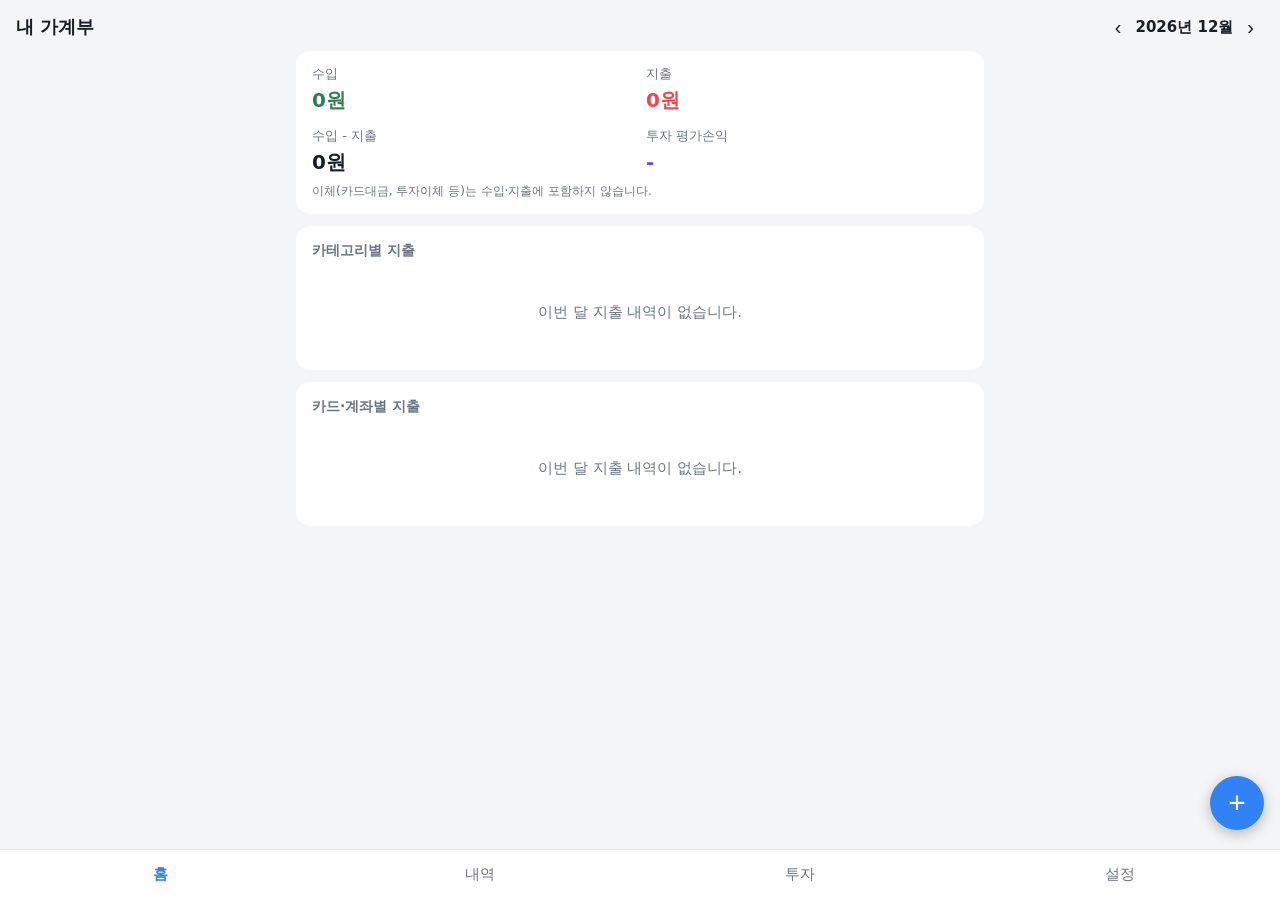
==== ledger/index.html @ fbc56e2c "모바일 웹앱 가계부 추가 (카드·이체·주식 투자, CSV/문자 가져오기) Co-Authored-By: Claude Sonnet 5.5 <noreply@anthropic.com> C" ====
<!doctype html>
<html lang="ko">
<head>
  <meta charset="utf-8">
  <meta name="viewport" content="width=device-width, initial-scale=1, viewport-fit=cover">
  <meta name="theme-color" content="#3182f6">
  <meta name="apple-mobile-web-app-capable" content="yes">
  <meta name="apple-mobile-web-app-title" content="가계부">
  <link rel="manifest" href="manifest.json">
  <link rel="icon" href="icon.svg" type="image/svg+xml">
  <link rel="apple-touch-icon" href="icon.svg">
  <link rel="stylesheet" href="style.css">
  <title>내 가계부</title>
</head>
<body>
  <header id="top"></header>
  <div id="banner" hidden></div>
  <main id="view"></main>
  <button id="fab" aria-label="추가">+</button>
  <nav id="tabs">
    <button data-tab="home">홈</button>
    <button data-tab="list">내역</button>
    <button data-tab="invest">투자</button>
    <button data-tab="more">설정</button>
  </nav>
  <div id="overlay" hidden><div id="sheet" role="dialog" aria-modal="true"></div></div>
  <div id="toast" hidden></div>
  <script src="logic.js"></script>
  <script src="app.js"></script>
</body>
</html>
---- ledger/style.css ----
:root {
  --bg: #f4f5f7; --card: #ffffff; --text: #191f28; --sub: #6b7684; --line: #e5e8eb;
  --primary: #3182f6; --primary-text: #ffffff; --exp: #e5484d; --inc: #2f7d4f; --inv: #7048e8;
  --bar: #cfe1fd;
}
@media (prefers-color-scheme: dark) {
  :root:not([data-theme="light"]) {
    --bg: #101216; --card: #1b1e24; --text: #f2f4f6; --sub: #98a2b0; --line: #2b3038;
    --primary: #4b93ff; --exp: #ff7a7f; --inc: #5fc58a; --inv: #a48bff; --bar: #24456f;
  }
}
* { box-sizing: border-box; -webkit-tap-highlight-color: transparent; }
html, body { margin: 0; background: var(--bg); color: var(--text); font: 15px/1.45 system-ui, -apple-system, "Apple SD Gothic Neo", "Noto Sans KR", sans-serif; }
body { padding-bottom: calc(76px + env(safe-area-inset-bottom)); }
header#top { position: sticky; top: 0; z-index: 5; background: var(--bg); padding: 12px 16px 8px; display: flex; align-items: center; justify-content: space-between; }
header#top h1 { font-size: 18px; margin: 0; }
.month { display: flex; align-items: center; gap: 4px; font-weight: 600; }
.month button { background: none; border: 0; font-size: 20px; color: var(--text); padding: 4px 10px; cursor: pointer; }
main { padding: 0 16px 16px; max-width: 720px; margin: 0 auto; }
.card { background: var(--card); border-radius: 14px; padding: 14px 16px; margin-bottom: 12px; }
.card h2 { font-size: 14px; color: var(--sub); margin: 0 0 10px; font-weight: 600; }
.grid { display: grid; grid-template-columns: 1fr 1fr; gap: 12px; }
.stat .label { color: var(--sub); font-size: 13px; }
.stat .value { font-size: 20px; font-weight: 700; margin-top: 2px; }
.exp { color: var(--exp); } .inc { color: var(--inc); } .inv { color: var(--inv); } .sub { color: var(--sub); }
.bar-row { margin: 10px 0; }
.bar-row .meta { display: flex; justify-content: space-between; font-size: 14px; }
.bar { height: 8px; border-radius: 4px; background: var(--line); margin-top: 4px; overflow: hidden; }
.bar > i { display: block; height: 100%; background: var(--primary); }
.day { color: var(--sub); font-size: 13px; margin: 14px 4px 6px; display: flex; justify-content: space-between; }
.row { display: flex; align-items: center; justify-content: space-between; gap: 12px; padding: 12px 16px; background: var(--card); border-bottom: 1px solid var(--line); cursor: pointer; }
.row:first-of-type { border-radius: 14px 14px 0 0; } .row:last-of-type { border-radius: 0 0 14px 14px; border-bottom: 0; } .row:only-of-type { border-radius: 14px; }
.row .l { min-width: 0; } .row .t { font-weight: 600; overflow: hidden; text-overflow: ellipsis; white-space: nowrap; }
.row .s { font-size: 12px; color: var(--sub); }
.row .r { font-weight: 700; white-space: nowrap; }
.filters { display: flex; gap: 8px; margin-bottom: 8px; }
.filters > * { flex: 1; min-width: 0; }
input, select, textarea, button.btn { font: inherit; color: var(--text); background: var(--card); border: 1px solid var(--line); border-radius: 10px; padding: 10px 12px; width: 100%; }
textarea { min-height: 140px; }
label.f { display: block; font-size: 13px; color: var(--sub); margin: 12px 0 4px; }
button.btn { cursor: pointer; text-align: center; font-weight: 600; }
button.primary { background: var(--primary); color: var(--primary-text); border-color: var(--primary); }
button.danger { color: var(--exp); }
.btns { display: flex; gap: 8px; margin-top: 16px; } .btns > * { flex: 1; }
.seg { display: flex; border: 1px solid var(--line); border-radius: 10px; overflow: hidden; }
.seg button { flex: 1; border: 0; background: var(--card); color: var(--text); padding: 10px 0; font: inherit; cursor: pointer; }
.seg button.on { background: var(--primary); color: var(--primary-text); font-weight: 600; }
#fab { position: fixed; right: 16px; bottom: calc(70px + env(safe-area-inset-bottom)); width: 54px; height: 54px; border-radius: 27px; border: 0; background: var(--primary); color: #fff; font-size: 30px; line-height: 1; box-shadow: 0 4px 14px rgba(0,0,0,.25); cursor: pointer; z-index: 6; }
nav#tabs { position: fixed; left: 0; right: 0; bottom: 0; display: flex; background: var(--card); border-top: 1px solid var(--line); padding-bottom: env(safe-area-inset-bottom); z-index: 6; }
nav#tabs button { flex: 1; background: none; border: 0; padding: 14px 0; font: inherit; color: var(--sub); cursor: pointer; }
nav#tabs button.on { color: var(--primary); font-weight: 700; }
#overlay { position: fixed; inset: 0; background: rgba(0,0,0,.45); z-index: 20; display: flex; align-items: flex-end; justify-content: center; }
#overlay[hidden], #banner[hidden], #toast[hidden] { display: none; }
#sheet { background: var(--bg); width: 100%; max-width: 720px; max-height: 92vh; overflow: auto; border-radius: 18px 18px 0 0; padding: 16px 16px calc(20px + env(safe-area-inset-bottom)); }
#sheet h3 { margin: 0 0 4px; font-size: 17px; }
#banner { margin: 0 16px 8px; padding: 10px 12px; border-radius: 10px; background: #fff3cd; color: #664d03; font-size: 13px; }
#toast { position: fixed; left: 50%; bottom: 140px; transform: translateX(-50%); background: #333d; color: #fff; padding: 10px 16px; border-radius: 20px; z-index: 30; font-size: 14px; }
table.pv { width: 100%; border-collapse: collapse; font-size: 12px; }
table.pv td, table.pv th { padding: 4px 6px; border-bottom: 1px solid var(--line); text-align: left; white-space: nowrap; max-width: 120px; overflow: hidden; text-overflow: ellipsis; }
.scroll-x { overflow-x: auto; }
.chip { display: inline-block; font-size: 11px; padding: 1px 7px; border-radius: 8px; background: var(--line); color: var(--sub); margin-left: 4px; }
.price-in { width: 110px; text-align: right; padding: 6px 8px; }
.empty { text-align: center; color: var(--sub); padding: 32px 0; }
.hint { font-size: 12px; color: var(--sub); margin-top: 6px; }
.sms-item { border-bottom: 1px solid var(--line); padding: 10px 0; }
.sms-item .raw { font-size: 11px; color: var(--sub); white-space: pre-wrap; margin-bottom: 6px; }
.sms-item .two { display: grid; grid-template-columns: 1fr 1fr; gap: 6px; margin-top: 6px; }
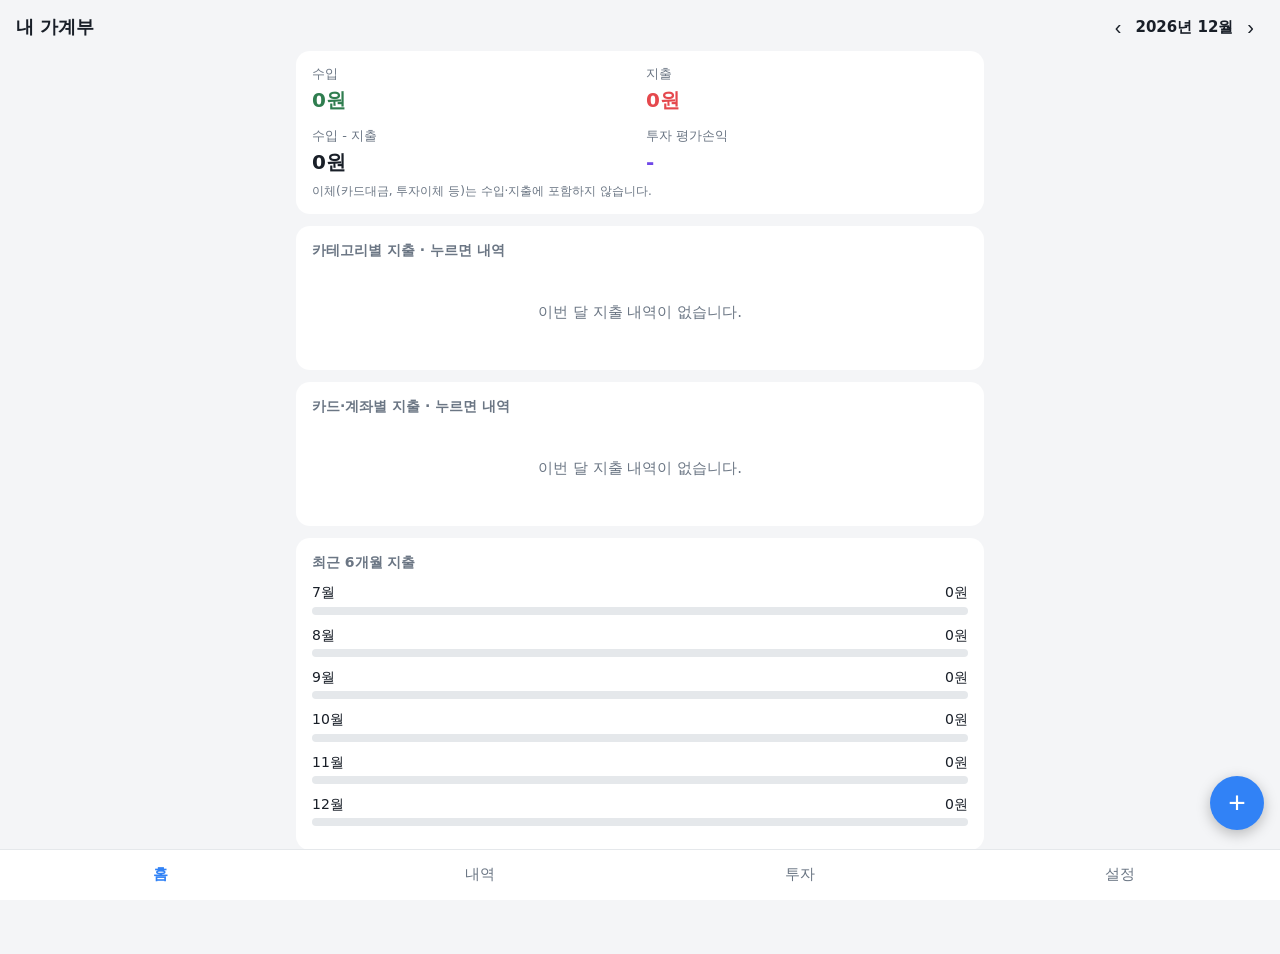
==== commit 54b3274b: "가계부 재검토: 여러 카드 구분, 가져오기 되돌리기, 예산·추이 추가 및 버그 수정 - 카드번호 끝 4자리·계정 이름으로 카드 자동 구분, 카드·계좌 관리 화면 - 같은 날 같은 " ====
--- a/ledger/index.html
+++ b/ledger/index.html
@@ -8,7 +8,7 @@
   <meta name="apple-mobile-web-app-title" content="가계부">
   <link rel="manifest" href="manifest.json">
   <link rel="icon" href="icon.svg" type="image/svg+xml">
-  <link rel="apple-touch-icon" href="icon.svg">
+  <link rel="apple-touch-icon" href="icon-180.png">
   <link rel="stylesheet" href="style.css">
   <title>내 가계부</title>
 </head>
--- a/ledger/style.css
+++ b/ledger/style.css
@@ -65,3 +65,13 @@
 .sms-item { border-bottom: 1px solid var(--line); padding: 10px 0; }
 .sms-item .raw { font-size: 11px; color: var(--sub); white-space: pre-wrap; margin-bottom: 6px; }
 .sms-item .two { display: grid; grid-template-columns: 1fr 1fr; gap: 6px; margin-top: 6px; }
+.tap { cursor: pointer; }
+.card.warn { background: #fff3cd; color: #664d03; font-size: 14px; }
+@media (prefers-color-scheme: dark) { :root:not([data-theme="light"]) .card.warn { background: #3a3220; color: #f5d78a; } }
+.chips { display: flex; flex-wrap: wrap; gap: 6px; margin-top: 6px; }
+.chip.lg { font-size: 13px; padding: 4px 6px 4px 10px; margin: 0; border-radius: 14px; color: var(--text); display: inline-flex; align-items: center; gap: 2px; }
+.chip.lg button { border: 0; background: none; color: var(--sub); font-size: 16px; line-height: 1; padding: 0 4px; cursor: pointer; }
+.chip.add { border: 1px dashed var(--sub); background: none; padding: 4px 10px; cursor: pointer; font: inherit; font-size: 13px; }
+label.check { display: flex; align-items: center; gap: 8px; font-size: 14px; margin-top: 12px; }
+label.check input { width: auto; }
+button.btn.sm { width: auto; padding: 4px 10px; font-size: 13px; }
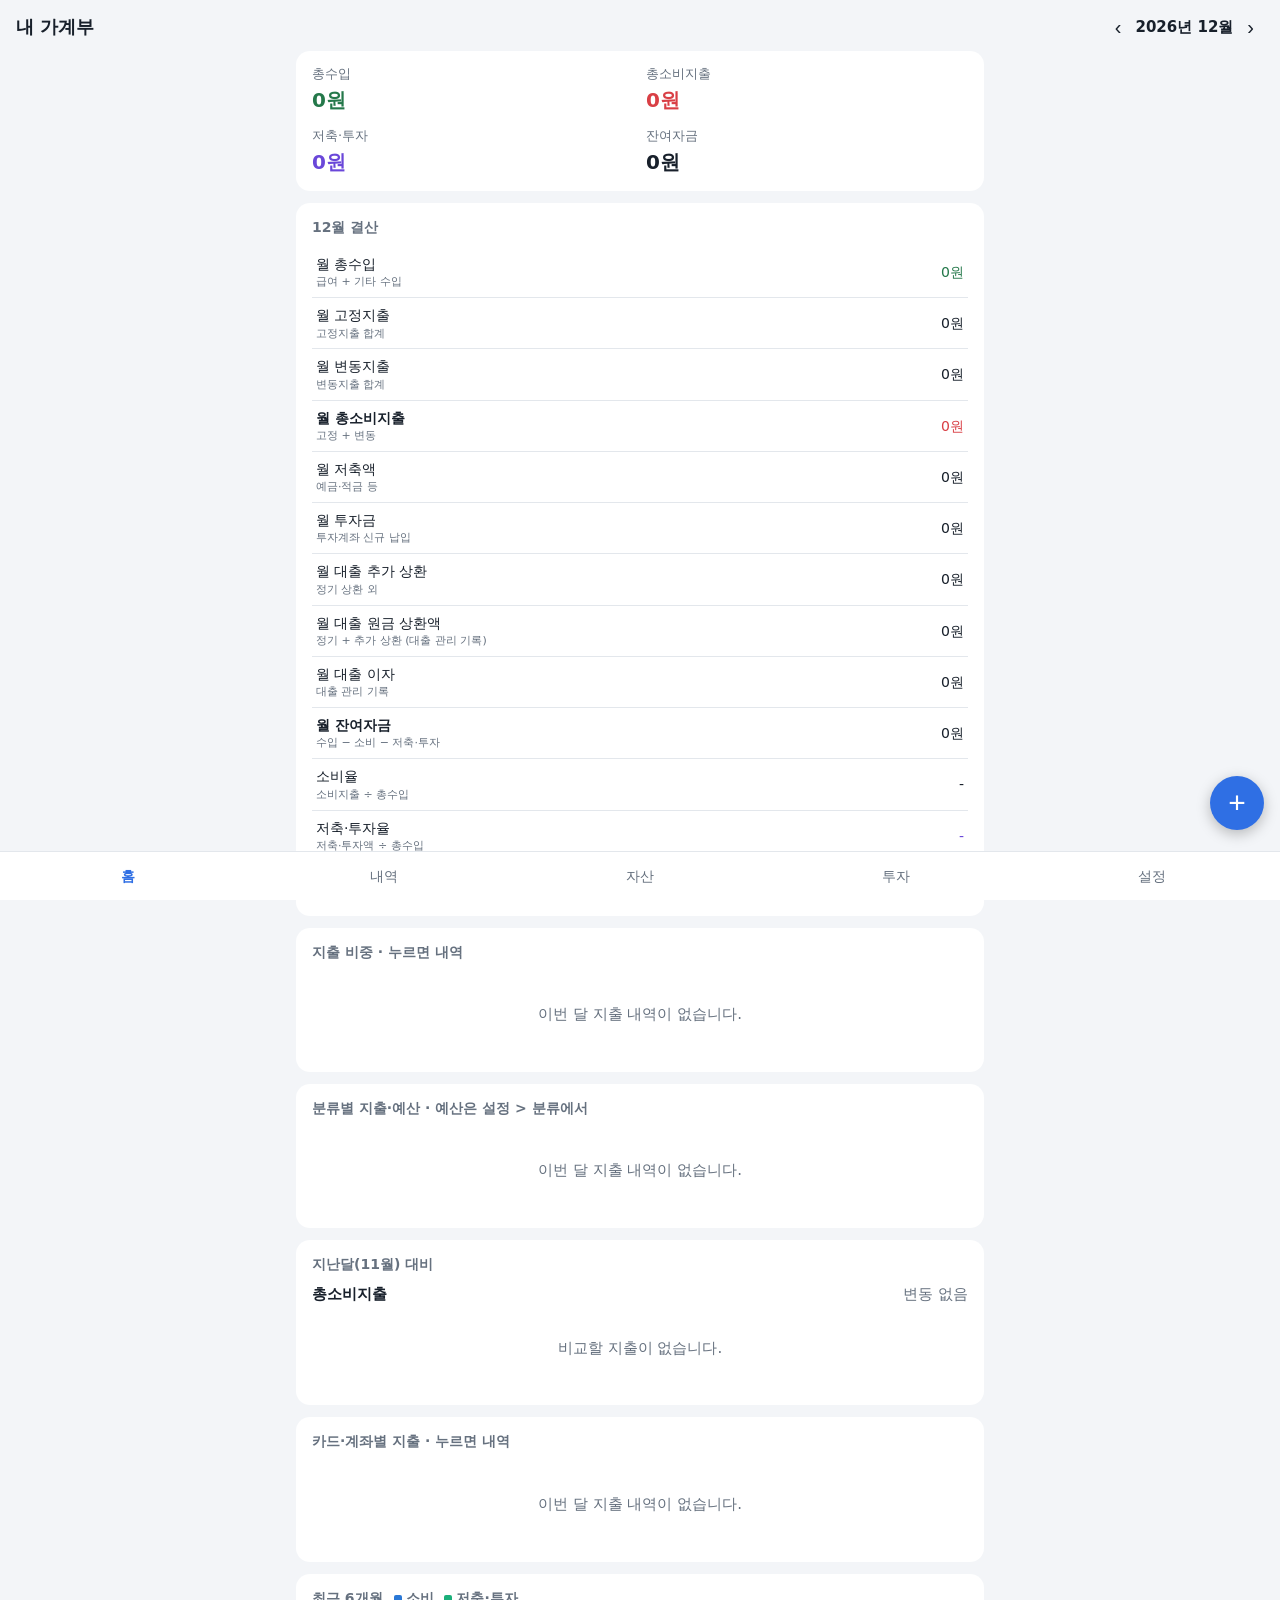
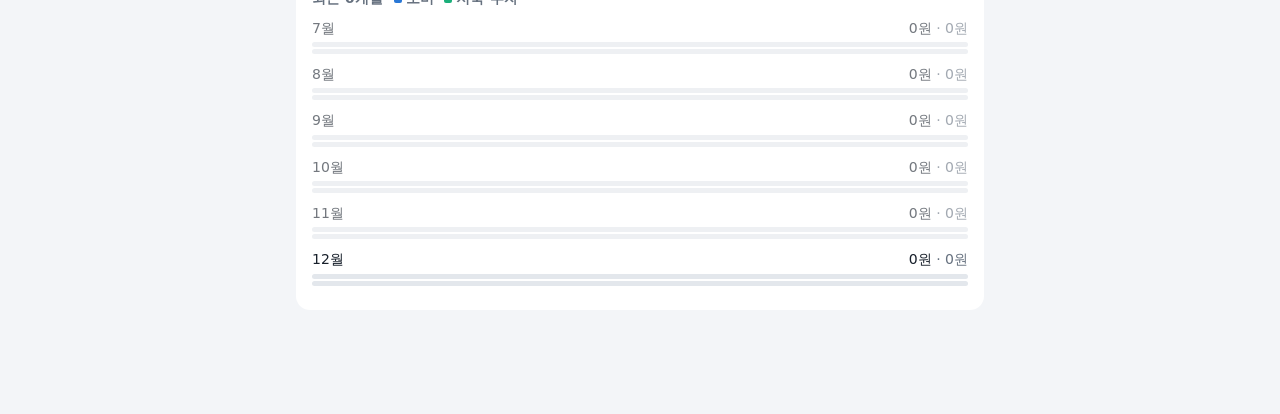
==== commit 68106d57: "가계부: 월 결산·저축투자·대출·순자산·저축 목표 추가 - 사진의 가계부 구조로 기본 분류 재구성(수입 6, 고정 9, 변동 13, 저축·투자 8) - 새 구분 '저축·투자'와 분" ====
--- a/ledger/index.html
+++ b/ledger/index.html
@@ -20,6 +20,7 @@
   <nav id="tabs">
     <button data-tab="home">홈</button>
     <button data-tab="list">내역</button>
+    <button data-tab="asset">자산</button>
     <button data-tab="invest">투자</button>
     <button data-tab="more">설정</button>
   </nav>
--- a/ledger/style.css
+++ b/ledger/style.css
@@ -1,22 +1,36 @@
+/* 레이아웃: 상단 월 이동 바 + 카드형 요약 + 하단 탭. 금액은 tabular 숫자로 정렬 */
 :root {
-  --bg: #f4f5f7; --card: #ffffff; --text: #191f28; --sub: #6b7684; --line: #e5e8eb;
-  --primary: #3182f6; --primary-text: #ffffff; --exp: #e5484d; --inc: #2f7d4f; --inv: #7048e8;
-  --bar: #cfe1fd;
+  --bg: #f3f5f8; --card: #ffffff; --text: #18202b; --sub: #66717f; --line: #e3e7ec;
+  --primary: #2f6fe4; --primary-text: #ffffff; --exp: #d93f45; --inc: #24784a; --inv: #6a47d9;
+  --warn-bg: #fff3cd; --warn-fg: #664d03; --toast-bg: rgba(24, 32, 43, .9); --toast-fg: #ffffff;
+  --scrim: rgba(0, 0, 0, .45); --warn: #c98500;
+  --s1: #2a78d6; --s2: #eb6834; --s3: #1baf7a; --s4: #eda100; --s5: #e87ba4; --s6: #008300; --s-other: #9aa1ab;
 }
 @media (prefers-color-scheme: dark) {
   :root:not([data-theme="light"]) {
-    --bg: #101216; --card: #1b1e24; --text: #f2f4f6; --sub: #98a2b0; --line: #2b3038;
-    --primary: #4b93ff; --exp: #ff7a7f; --inc: #5fc58a; --inv: #a48bff; --bar: #24456f;
+    --bg: #0f1218; --card: #1a1e26; --text: #eef1f5; --sub: #9aa4b2; --line: #2a303a;
+    --primary: #5a94ff; --exp: #ff7a7f; --inc: #5fc58a; --inv: #a48bff;
+    --warn-bg: #3a3220; --warn-fg: #f5d78a; --toast-bg: rgba(238, 241, 245, .92); --toast-fg: #0f1218;
+    --scrim: rgba(0, 0, 0, .6); --warn: #e0a400;
+    --s1: #3987e5; --s2: #d95926; --s3: #199e70; --s4: #c98500; --s5: #d55181; --s6: #008300; --s-other: #6b727c; color-scheme: dark;
   }
+}
+:root[data-theme="dark"] {
+  --bg: #0f1218; --card: #1a1e26; --text: #eef1f5; --sub: #9aa4b2; --line: #2a303a;
+  --primary: #5a94ff; --exp: #ff7a7f; --inc: #5fc58a; --inv: #a48bff;
+  --warn-bg: #3a3220; --warn-fg: #f5d78a; --toast-bg: rgba(238, 241, 245, .92); --toast-fg: #0f1218;
+  --scrim: rgba(0, 0, 0, .6); --warn: #e0a400;
+    --s1: #3987e5; --s2: #d95926; --s3: #199e70; --s4: #c98500; --s5: #d55181; --s6: #008300; --s-other: #6b727c; color-scheme: dark;
 }
 * { box-sizing: border-box; -webkit-tap-highlight-color: transparent; }
 html, body { margin: 0; background: var(--bg); color: var(--text); font: 15px/1.45 system-ui, -apple-system, "Apple SD Gothic Neo", "Noto Sans KR", sans-serif; }
 body { padding-bottom: calc(76px + env(safe-area-inset-bottom)); }
-header#top { position: sticky; top: 0; z-index: 5; background: var(--bg); padding: 12px 16px 8px; display: flex; align-items: center; justify-content: space-between; }
+body::before { content: ""; position: fixed; inset: 0 0 auto; height: env(safe-area-inset-top, 0px); z-index: 10; background: var(--bg); }
+header#top { position: sticky; top: env(safe-area-inset-top, 0px); z-index: 5; background: var(--bg); padding-block: 12px 8px; padding-left: max(16px, env(safe-area-inset-left, 0px)); padding-right: max(16px, env(safe-area-inset-right, 0px)); display: flex; align-items: center; justify-content: space-between; }
 header#top h1 { font-size: 18px; margin: 0; }
 .month { display: flex; align-items: center; gap: 4px; font-weight: 600; }
 .month button { background: none; border: 0; font-size: 20px; color: var(--text); padding: 4px 10px; cursor: pointer; }
-main { padding: 0 16px 16px; max-width: 720px; margin: 0 auto; }
+main { padding-block: 0 16px; padding-left: max(16px, env(safe-area-inset-left, 0px)); padding-right: max(16px, env(safe-area-inset-right, 0px)); max-width: 720px; margin: 0 auto; font-variant-numeric: tabular-nums; }
 .card { background: var(--card); border-radius: 14px; padding: 14px 16px; margin-bottom: 12px; }
 .card h2 { font-size: 14px; color: var(--sub); margin: 0 0 10px; font-weight: 600; }
 .grid { display: grid; grid-template-columns: 1fr 1fr; gap: 12px; }
@@ -38,6 +52,7 @@
 input, select, textarea, button.btn { font: inherit; color: var(--text); background: var(--card); border: 1px solid var(--line); border-radius: 10px; padding: 10px 12px; width: 100%; }
 textarea { min-height: 140px; }
 label.f { display: block; font-size: 13px; color: var(--sub); margin: 12px 0 4px; }
+button.btn:focus-visible, .seg button:focus-visible, nav#tabs button:focus-visible, #fab:focus-visible { outline: 2px solid var(--primary); outline-offset: 2px; }
 button.btn { cursor: pointer; text-align: center; font-weight: 600; }
 button.primary { background: var(--primary); color: var(--primary-text); border-color: var(--primary); }
 button.danger { color: var(--exp); }
@@ -45,16 +60,16 @@
 .seg { display: flex; border: 1px solid var(--line); border-radius: 10px; overflow: hidden; }
 .seg button { flex: 1; border: 0; background: var(--card); color: var(--text); padding: 10px 0; font: inherit; cursor: pointer; }
 .seg button.on { background: var(--primary); color: var(--primary-text); font-weight: 600; }
-#fab { position: fixed; right: 16px; bottom: calc(70px + env(safe-area-inset-bottom)); width: 54px; height: 54px; border-radius: 27px; border: 0; background: var(--primary); color: #fff; font-size: 30px; line-height: 1; box-shadow: 0 4px 14px rgba(0,0,0,.25); cursor: pointer; z-index: 6; }
-nav#tabs { position: fixed; left: 0; right: 0; bottom: 0; display: flex; background: var(--card); border-top: 1px solid var(--line); padding-bottom: env(safe-area-inset-bottom); z-index: 6; }
+#fab { position: fixed; right: calc(16px + env(safe-area-inset-right, 0px)); bottom: calc(70px + env(safe-area-inset-bottom)); width: 54px; height: 54px; border-radius: 27px; border: 0; background: var(--primary); color: var(--primary-text); font-size: 30px; line-height: 1; box-shadow: 0 4px 14px rgba(0,0,0,.25); cursor: pointer; z-index: 6; }
+nav#tabs { position: fixed; left: 0; right: 0; bottom: 0; display: flex; background: var(--card); border-top: 1px solid var(--line); padding-bottom: env(safe-area-inset-bottom); padding-left: env(safe-area-inset-left, 0px); padding-right: env(safe-area-inset-right, 0px); z-index: 6; }
 nav#tabs button { flex: 1; background: none; border: 0; padding: 14px 0; font: inherit; color: var(--sub); cursor: pointer; }
 nav#tabs button.on { color: var(--primary); font-weight: 700; }
-#overlay { position: fixed; inset: 0; background: rgba(0,0,0,.45); z-index: 20; display: flex; align-items: flex-end; justify-content: center; }
+#overlay { position: fixed; inset: 0; background: var(--scrim); z-index: 20; display: flex; align-items: flex-end; justify-content: center; }
 #overlay[hidden], #banner[hidden], #toast[hidden] { display: none; }
 #sheet { background: var(--bg); width: 100%; max-width: 720px; max-height: 92vh; overflow: auto; border-radius: 18px 18px 0 0; padding: 16px 16px calc(20px + env(safe-area-inset-bottom)); }
 #sheet h3 { margin: 0 0 4px; font-size: 17px; }
-#banner { margin: 0 16px 8px; padding: 10px 12px; border-radius: 10px; background: #fff3cd; color: #664d03; font-size: 13px; }
-#toast { position: fixed; left: 50%; bottom: 140px; transform: translateX(-50%); background: #333d; color: #fff; padding: 10px 16px; border-radius: 20px; z-index: 30; font-size: 14px; }
+#banner { margin: 0 16px 8px; padding: 10px 12px; border-radius: 10px; background: var(--warn-bg); color: var(--warn-fg); font-size: 13px; }
+#toast { position: fixed; left: 50%; bottom: 140px; transform: translateX(-50%); background: var(--toast-bg); color: var(--toast-fg); padding: 10px 16px; border-radius: 20px; z-index: 30; font-size: 14px; }
 table.pv { width: 100%; border-collapse: collapse; font-size: 12px; }
 table.pv td, table.pv th { padding: 4px 6px; border-bottom: 1px solid var(--line); text-align: left; white-space: nowrap; max-width: 120px; overflow: hidden; text-overflow: ellipsis; }
 .scroll-x { overflow-x: auto; }
@@ -66,8 +81,7 @@
 .sms-item .raw { font-size: 11px; color: var(--sub); white-space: pre-wrap; margin-bottom: 6px; }
 .sms-item .two { display: grid; grid-template-columns: 1fr 1fr; gap: 6px; margin-top: 6px; }
 .tap { cursor: pointer; }
-.card.warn { background: #fff3cd; color: #664d03; font-size: 14px; }
-@media (prefers-color-scheme: dark) { :root:not([data-theme="light"]) .card.warn { background: #3a3220; color: #f5d78a; } }
+.card.warn { background: var(--warn-bg); color: var(--warn-fg); font-size: 14px; }
 .chips { display: flex; flex-wrap: wrap; gap: 6px; margin-top: 6px; }
 .chip.lg { font-size: 13px; padding: 4px 6px 4px 10px; margin: 0; border-radius: 14px; color: var(--text); display: inline-flex; align-items: center; gap: 2px; }
 .chip.lg button { border: 0; background: none; color: var(--sub); font-size: 16px; line-height: 1; padding: 0 4px; cursor: pointer; }
@@ -75,3 +89,45 @@
 label.check { display: flex; align-items: center; gap: 8px; font-size: 14px; margin-top: 12px; }
 label.check input { width: auto; }
 button.btn.sm { width: auto; padding: 4px 10px; font-size: 13px; }
+
+/* 결산·비교 표 */
+table.settle, table.cmp { width: 100%; border-collapse: collapse; font-size: 14px; }
+table.settle th, table.settle td, table.cmp th, table.cmp td { padding: 7px 4px; border-bottom: 1px solid var(--line); text-align: right; white-space: nowrap; }
+table.settle th { text-align: left; font-weight: 500; }
+table.settle .fx { font-size: 11px; color: var(--sub); font-weight: 400; }
+table.cmp.sm { font-size: 12px; }
+.meta { display: flex; justify-content: space-between; align-items: baseline; gap: 8px; }
+table.settle tr:nth-child(4) th, table.settle tr:nth-child(10) th { font-weight: 700; }
+table.cmp th { color: var(--sub); font-weight: 500; font-size: 12px; }
+table.cmp td:first-child, table.cmp th:first-child { text-align: left; }
+table.settle tr:last-child th, table.settle tr:last-child td, table.cmp tr:last-child td { border-bottom: 0; }
+/* 알림 */
+.card.alert { border: 1px solid var(--warn); font-size: 14px; display: grid; gap: 4px; }
+.card.alert.bad { border-color: var(--exp); }
+.card.alert.bad b { color: var(--exp); }
+/* 도넛 + 범례(범례가 값 표 역할) */
+.donut { display: flex; gap: 16px; align-items: center; flex-wrap: wrap; }
+.donut svg { width: 140px; height: 140px; flex: none; }
+.donut .legend { flex: 1 1 180px; min-width: 0; display: grid; gap: 6px; }
+.lg { display: grid; grid-template-columns: 10px minmax(0, 1fr) auto 36px; gap: 8px; align-items: center; font-size: 13px; }
+.lg i { width: 10px; height: 10px; border-radius: 3px; }
+.lg .n { overflow: hidden; text-overflow: ellipsis; white-space: nowrap; }
+.lg .p { text-align: right; }
+.d-l { font-size: 9px; fill: var(--sub); } .d-v { font-size: 12px; font-weight: 700; fill: var(--text); }
+.split { display: flex; gap: 2px; height: 10px; border-radius: 4px; overflow: hidden; margin: 14px 0 6px; }
+.split i { display: block; height: 100%; }
+.dot { display: inline-block; width: 8px; height: 8px; border-radius: 2px; margin: 0 4px 0 6px; vertical-align: middle; }
+.bar.thin { height: 5px; }
+/* 순자산 */
+.nw-row { display: flex; align-items: center; gap: 12px; padding: 8px 0; border-bottom: 1px solid var(--line); }
+.nw-row:last-child { border-bottom: 0; }
+.nw-row .l { flex: 1; min-width: 0; } .nw-row .t { font-weight: 600; } .nw-row .s { font-size: 12px; color: var(--sub); }
+.nw-in { width: 46%; max-width: 180px; text-align: right; padding: 8px 10px; }
+svg.chart { width: 100%; height: auto; display: block; margin-bottom: 8px; }
+svg.chart .ax { font-size: 10px; fill: var(--sub); } svg.chart .lbl { font-size: 11px; font-weight: 700; fill: var(--text); }
+.value-md { font-size: 18px; font-weight: 700; }
+.chip.lg .nm { color: var(--text); font-size: 13px; padding: 0; }
+.chip.lg.pick { padding: 4px 10px; cursor: pointer; }
+.chip.lg.pick input { width: auto; margin: 0 4px 0 0; }
+.card.tap { cursor: pointer; }
+nav#tabs button { font-size: 14px; }
